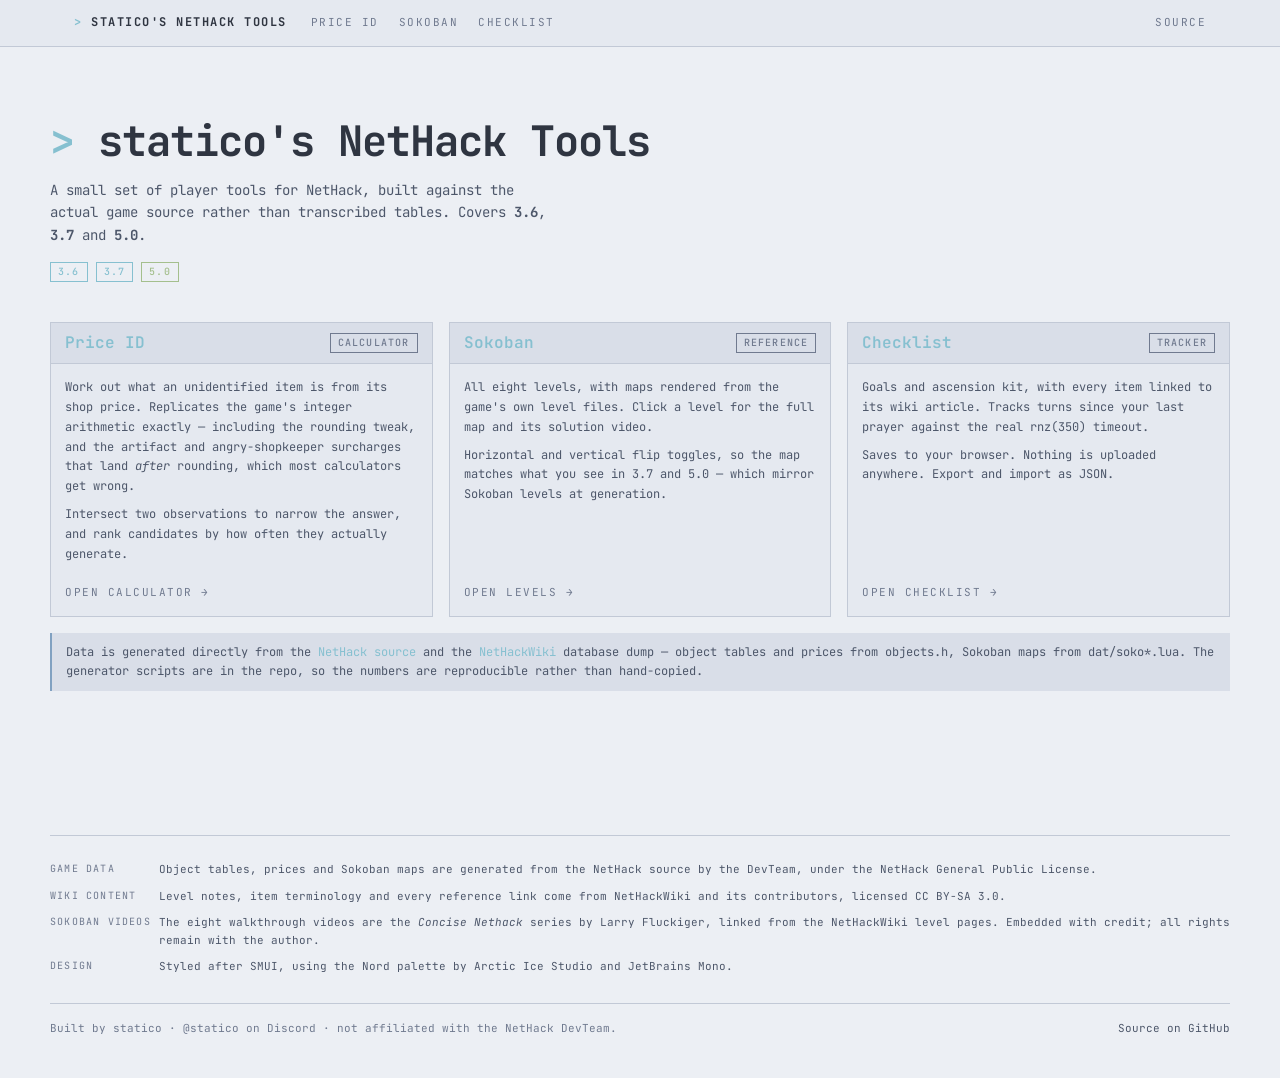
==== index.html @ 32684e25 "Name the site, credit every source, add contact - Retitle to "statico's NetHack Tools" across nav, p" ====
<!doctype html>
<html lang="en">
<head>
<meta charset="utf-8">
<meta name="viewport" content="width=device-width,initial-scale=1">
<title>statico's NetHack Tools</title>
<meta name="description" content="Player tools for NetHack 3.6, 3.7 and 5.0 — price identification calculator, Sokoban helper with solution videos, and a persistent ascension checklist.">
<link rel="canonical" href="https://nethack.statico.io/">
<meta property="og:title" content="statico&#39;s NetHack Tools">
<meta property="og:description" content="Price ID calculator, Sokoban helper, and ascension checklist for NetHack 3.6, 3.7 and 5.0.">
<meta property="og:url" content="https://nethack.statico.io/">
<meta property="og:type" content="website">
<link rel="icon" href="/favicon.svg" type="image/svg+xml">
<link rel="stylesheet" href="/assets/smui.css">
<style>
  .masthead { padding: calc(var(--step) * 10) 0 calc(var(--step) * 6); }
  .masthead .hero .tick { color: hsl(var(--frost-2)); }
  .lede { max-width: 62ch; color: hsl(var(--text-1)); font-size: 14px; }
  .tool { display: flex; flex-direction: column; text-decoration: none; color: inherit; height: 100%; }
  .tool:hover { text-decoration: none; }
  .tool .card-bd { flex: 1; display: flex; flex-direction: column; gap: calc(var(--step) * 2); }
  .tool h2 { color: hsl(var(--frost-2)); }
  .tool p { margin: 0; color: hsl(var(--text-1)); font-size: 12px; line-height: 1.65; }
  .tool .go {
    margin-top: auto; padding-top: calc(var(--step) * 3);
    font-size: 11px; text-transform: uppercase; letter-spacing: 1.5px;
    color: hsl(var(--text-2));
  }
  .tool:hover .go { color: hsl(var(--frost-2)); }
  .ver { display: flex; gap: calc(var(--step) * 2); flex-wrap: wrap; }
</style>
</head>
<body>
<div id="nav"></div>

<main class="wrap page stack">

  <header class="masthead stack">
    <h1 class="hero"><span class="tick">&gt;</span> statico&#39;s NetHack Tools</h1>
    <p class="lede">
      A small set of player tools for NetHack, built against the actual game source
      rather than transcribed tables. Covers <strong>3.6</strong>, <strong>3.7</strong>
      and <strong>5.0</strong>.
    </p>
    <div class="ver">
      <span class="badge b-frost">3.6</span>
      <span class="badge b-frost">3.7</span>
      <span class="badge b-green">5.0</span>
    </div>
  </header>

  <div class="grid grid-3">

    <a class="card card-glow tool" href="/price-id">
      <div class="card-hd">
        <h2>Price ID</h2>
        <span class="badge b-dim">Calculator</span>
      </div>
      <div class="card-bd">
        <p>
          Work out what an unidentified item is from its shop price. Replicates the
          game's integer arithmetic exactly — including the rounding tweak, and the
          artifact and angry-shopkeeper surcharges that land <em>after</em> rounding,
          which most calculators get wrong.
        </p>
        <p>
          Intersect two observations to narrow the answer, and rank candidates by how
          often they actually generate.
        </p>
        <span class="go">Open calculator &rarr;</span>
      </div>
    </a>

    <a class="card card-glow tool" href="/sokoban">
      <div class="card-hd">
        <h2>Sokoban</h2>
        <span class="badge b-dim">Reference</span>
      </div>
      <div class="card-bd">
        <p>
          All eight levels, with maps rendered from the game's own level files. Click a
          level for the full map and its solution video.
        </p>
        <p>
          Horizontal and vertical flip toggles, so the map matches what you see in 3.7
          and 5.0 — which mirror Sokoban levels at generation.
        </p>
        <span class="go">Open levels &rarr;</span>
      </div>
    </a>

    <a class="card card-glow tool" href="/checklist">
      <div class="card-hd">
        <h2>Checklist</h2>
        <span class="badge b-dim">Tracker</span>
      </div>
      <div class="card-bd">
        <p>
          Goals and ascension kit, with every item linked to its wiki article. Tracks
          turns since your last prayer against the real
          <code>rnz(350)</code> timeout.
        </p>
        <p>
          Saves to your browser. Nothing is uploaded anywhere. Export and import as JSON.
        </p>
        <span class="go">Open checklist &rarr;</span>
      </div>
    </a>

  </div>

  <div class="note">
    Data is generated directly from the
    <a href="https://github.com/NetHack/NetHack" rel="noopener">NetHack source</a>
    and the
    <a href="https://nethackwiki.com/" rel="noopener">NetHackWiki</a>
    database dump — object tables and prices from <code>objects.h</code>, Sokoban maps
    from <code>dat/soko*.lua</code>. The generator scripts are in the repo, so the
    numbers are reproducible rather than hand-copied.
  </div>

</main>

<footer class="footer wrap credits">
  <dl>
    <dt>Game data</dt>
    <dd>
      Object tables, prices and Sokoban maps are generated from the
      <a href="https://github.com/NetHack/NetHack" rel="noopener">NetHack source</a>
      by the DevTeam, under the
      <a href="https://www.nethack.org/common/license.html" rel="noopener">NetHack General Public License</a>.
    </dd>

    <dt>Wiki content</dt>
    <dd>
      Level notes, item terminology and every reference link come from
      <a href="https://nethackwiki.com/" rel="noopener">NetHackWiki</a>
      and its contributors, licensed
      <a href="https://creativecommons.org/licenses/by-sa/3.0/" rel="noopener">CC BY-SA 3.0</a>.
    </dd>

    <dt>Sokoban videos</dt>
    <dd>
      The eight walkthrough videos are the <em>Concise Nethack</em> series by
      <a href="https://www.youtube.com/@larryfluckiger9189" rel="noopener">Larry Fluckiger</a>,
      linked from the NetHackWiki level pages. Embedded with credit; all rights remain with the author.
    </dd>

    <dt>Design</dt>
    <dd>
      Styled after <a href="https://smui.statico.io/" rel="noopener">SMUI</a>, using the
      <a href="https://www.nordtheme.com/" rel="noopener">Nord</a> palette by Arctic Ice Studio
      and <a href="https://www.jetbrains.com/lp/mono/" rel="noopener">JetBrains Mono</a>.
    </dd>
  </dl>

  <div class="meta-bar">
    <span>Built by statico &middot; <code>@statico</code> on Discord &middot; not affiliated with the NetHack DevTeam.</span>
    <span class="links">
      <a href="https://github.com/statico/nethack-tools" rel="noopener">Source on GitHub</a>
    </span>
  </div>
</footer>

<script src="/assets/nav.js"></script>
</body>
</html>
---- assets/smui.css ----
/* ==========================================================================
   SMUI — shared design system for nethack.statico.io
   Nord palette · JetBrains Mono · zero radius · terminal aesthetic
   Modeled on https://smui.statico.io/
   ========================================================================== */

@import url('https://fonts.googleapis.com/css2?family=JetBrains+Mono:wght@300;400;500;600;700&display=swap');

:root {
  /* Nord — Frost */
  --frost-1: 176 25% 65%;   /* #8FBCBB */
  --frost-2: 193 44% 67%;   /* #88C0D0 */
  --frost-3: 210 34% 63%;   /* #81A1C1 */
  --frost-4: 213 32% 52%;   /* #5E81AC */

  /* Nord — Aurora (status) */
  --red:    355 52% 64%;    /* #BF616A */
  --orange:  14 51% 63%;    /* #D08770 */
  --yellow:  40 71% 73%;    /* #EBCB8B */
  --green:   92 28% 65%;    /* #A3BE8C */
  --purple: 311 24% 63%;    /* #B48EAD */

  --accent: var(--frost-2);

  /* Light mode — Snow Storm */
  --surface-0: 218 27% 94%;
  --surface-1: 218 27% 92%;
  --surface-2: 219 24% 88%;
  --surface-3: 219 20% 82%;
  --text-0:    220 16% 22%;
  --text-1:    220 16% 36%;
  --text-2:    220 12% 50%;
  --line:      219 20% 80%;

  --radius: 0rem;
  --mono: 'JetBrains Mono', ui-monospace, 'SF Mono', SFMono-Regular, Menlo,
          Consolas, 'DejaVu Sans Mono', monospace;

  --step: 0.25rem;
  --maxw: 1180px;
}

@media (prefers-color-scheme: dark) {
  :root {
    /* Dark mode — Polar Night */
    --surface-0: 213 16% 12%;
    --surface-1: 220 16% 16%;
    --surface-2: 222 16% 19%;
    --surface-3: 215 14% 22%;
    --text-0:    218 27% 92%;
    --text-1:    219 22% 76%;
    --text-2:    220 12% 58%;
    --line:      215 14% 26%;
  }
}

/* Explicit override wins in both directions */
:root[data-theme='dark'] {
  --surface-0: 213 16% 12%;
  --surface-1: 220 16% 16%;
  --surface-2: 222 16% 19%;
  --surface-3: 215 14% 22%;
  --text-0:    218 27% 92%;
  --text-1:    219 22% 76%;
  --text-2:    220 12% 58%;
  --line:      215 14% 26%;
}
:root[data-theme='light'] {
  --surface-0: 218 27% 94%;
  --surface-1: 218 27% 92%;
  --surface-2: 219 24% 88%;
  --surface-3: 219 20% 82%;
  --text-0:    220 16% 22%;
  --text-1:    220 16% 36%;
  --text-2:    220 12% 50%;
  --line:      219 20% 80%;
}

/* -------------------------------------------------------------------------- */

*, *::before, *::after { box-sizing: border-box; }

html { -webkit-text-size-adjust: 100%; }

body {
  margin: 0;
  background: hsl(var(--surface-0));
  color: hsl(var(--text-0));
  font-family: var(--mono);
  font-size: 13px;
  line-height: 1.6;
  font-weight: 400;
  -webkit-font-smoothing: antialiased;
}

a { color: hsl(var(--frost-2)); text-decoration: none; }
a:hover { text-decoration: underline; text-underline-offset: 3px; }

/* Wiki links get a subtle marker so they read as external reference */
a.wiki {
  color: hsl(var(--frost-3));
  text-decoration: underline;
  text-decoration-color: hsl(var(--frost-3) / 0.35);
  text-underline-offset: 3px;
}
a.wiki:hover { color: hsl(var(--frost-2)); text-decoration-color: currentColor; }

h1, h2, h3, h4 { margin: 0; font-weight: 600; line-height: 1.25; }
h1 { font-size: 22px; letter-spacing: -0.2px; }
h2 { font-size: 16px; }
h3 { font-size: 13px; }

p { margin: 0 0 calc(var(--step) * 3); }

code, kbd, pre { font-family: var(--mono); }

/* Layout ------------------------------------------------------------------ */

.wrap { max-width: var(--maxw); margin: 0 auto; padding: 0 calc(var(--step) * 6); }
.stack > * + * { margin-top: calc(var(--step) * 4); }
.page { padding: calc(var(--step) * 8) 0 calc(var(--step) * 20); }

.grid { display: grid; gap: calc(var(--step) * 4); }
.grid-2 { grid-template-columns: repeat(auto-fit, minmax(260px, 1fr)); }
.grid-3 { grid-template-columns: repeat(auto-fit, minmax(230px, 1fr)); }
.grid-4 { grid-template-columns: repeat(auto-fit, minmax(190px, 1fr)); }

.row { display: flex; gap: calc(var(--step) * 3); flex-wrap: wrap; align-items: center; }
.spread { display: flex; justify-content: space-between; align-items: baseline; gap: calc(var(--step) * 3); }

/* Type utilities ---------------------------------------------------------- */

.label {
  font-size: 11px;
  font-weight: 500;
  text-transform: uppercase;
  letter-spacing: 1.5px;
  color: hsl(var(--text-2));
}
.dim  { color: hsl(var(--text-2)); }
.mid  { color: hsl(var(--text-1)); }
.hero { font-size: 42px; font-weight: 700; letter-spacing: -1px; line-height: 1.05; }
.stat { font-size: 26px; font-weight: 600; }
.small { font-size: 11px; }
.nowrap { white-space: nowrap; }

/* Nav --------------------------------------------------------------------- */

.nav {
  border-bottom: 1px solid hsl(var(--line));
  background: hsl(var(--surface-1));
  position: sticky; top: 0; z-index: 50;
}
.nav-inner {
  max-width: var(--maxw); margin: 0 auto;
  padding: 0 calc(var(--step) * 6);
  display: flex; align-items: center; gap: calc(var(--step) * 6);
  min-height: 46px; flex-wrap: wrap;
}
.nav-brand {
  font-weight: 700; letter-spacing: 1.5px; text-transform: uppercase;
  font-size: 12px; color: hsl(var(--text-0));
}
.nav-brand:hover { text-decoration: none; color: hsl(var(--frost-2)); }
.nav-brand .tick { color: hsl(var(--frost-2)); }
.nav-links { display: flex; gap: calc(var(--step) * 5); flex-wrap: wrap; }
.nav-links a {
  font-size: 11px; text-transform: uppercase; letter-spacing: 1.5px;
  color: hsl(var(--text-2)); padding: calc(var(--step) * 3) 0;
  border-bottom: 2px solid transparent; margin-bottom: -1px;
}
.nav-links a:hover { color: hsl(var(--text-0)); text-decoration: none; }
.nav-links a[aria-current='page'] {
  color: hsl(var(--frost-2)); border-bottom-color: hsl(var(--frost-2));
}
.nav-spacer { margin-left: auto; }

/* Card -------------------------------------------------------------------- */

.card {
  background: hsl(var(--surface-1));
  border: 1px solid hsl(var(--line));
  border-radius: var(--radius);
}
.card-glow { transition: border-color 0.15s ease, background 0.15s ease; }
.card-glow:hover { border-color: hsl(var(--frost-2) / 0.6); }

.card-hd {
  padding: calc(var(--step) * 2.5) calc(var(--step) * 3.5);
  border-bottom: 1px solid hsl(var(--line));
  display: flex; align-items: center; justify-content: space-between;
  gap: calc(var(--step) * 3);
  background: hsl(var(--surface-2));
}
.card-bd { padding: calc(var(--step) * 3.5); }

/* Form -------------------------------------------------------------------- */

.field { display: flex; flex-direction: column; gap: calc(var(--step) * 1.5); }

input[type='text'], input[type='number'], select, textarea {
  font-family: var(--mono); font-size: 13px;
  background: hsl(var(--surface-0));
  color: hsl(var(--text-0));
  border: 1px solid hsl(var(--line));
  border-radius: var(--radius);
  padding: calc(var(--step) * 2) calc(var(--step) * 2.5);
  width: 100%;
}
input:focus-visible, select:focus-visible, textarea:focus-visible,
button:focus-visible, [tabindex]:focus-visible {
  outline: 2px solid hsl(var(--frost-2));
  outline-offset: 1px;
}
textarea { resize: vertical; min-height: 90px; line-height: 1.6; }
input.big { font-size: 20px; font-weight: 600; color: hsl(var(--frost-2)); }

/* Native checkbox, Nord-tinted — keeps a11y semantics intact */
input[type='checkbox'] {
  appearance: none; -webkit-appearance: none;
  width: 14px; height: 14px; flex: 0 0 14px;
  border: 1px solid hsl(var(--text-2));
  background: hsl(var(--surface-0));
  border-radius: 0; cursor: pointer; position: relative;
  margin: 0; transition: background 0.12s ease, border-color 0.12s ease;
}
input[type='checkbox']:checked {
  background: hsl(var(--frost-2)); border-color: hsl(var(--frost-2));
}
input[type='checkbox']:checked::after {
  content: ''; position: absolute; left: 4px; top: 1px;
  width: 4px; height: 8px;
  border: solid hsl(var(--surface-0));
  border-width: 0 2px 2px 0; transform: rotate(45deg);
}

/* Button ------------------------------------------------------------------ */

.btn {
  font-family: var(--mono); font-size: 11px; font-weight: 500;
  text-transform: uppercase; letter-spacing: 1.5px;
  background: hsl(var(--surface-2));
  color: hsl(var(--text-1));
  border: 1px solid hsl(var(--line));
  border-radius: var(--radius);
  padding: calc(var(--step) * 2) calc(var(--step) * 3.5);
  cursor: pointer;
  transition: color 0.12s ease, border-color 0.12s ease, background 0.12s ease;
}
.btn:hover { color: hsl(var(--text-0)); border-color: hsl(var(--frost-2) / 0.6); }
.btn[aria-pressed='true'], .btn.on {
  background: hsl(var(--frost-2) / 0.14);
  color: hsl(var(--frost-2));
  border-color: hsl(var(--frost-2));
}
.btn-danger:hover { color: hsl(var(--red)); border-color: hsl(var(--red) / 0.6); }

/* Segmented control */
.seg { display: inline-flex; border: 1px solid hsl(var(--line)); }
.seg .btn { border: 0; border-right: 1px solid hsl(var(--line)); }
.seg .btn:last-child { border-right: 0; }

/* Badge ------------------------------------------------------------------- */

.badge {
  display: inline-flex; align-items: center; gap: 4px;
  font-size: 10px; font-weight: 500;
  text-transform: uppercase; letter-spacing: 1.2px;
  padding: 1px calc(var(--step) * 1.75);
  border: 1px solid currentColor; border-radius: var(--radius);
  white-space: nowrap;
}
.b-frost  { color: hsl(var(--frost-2)); }
.b-green  { color: hsl(var(--green)); }
.b-yellow { color: hsl(var(--yellow)); }
.b-orange { color: hsl(var(--orange)); }
.b-red    { color: hsl(var(--red)); }
.b-purple { color: hsl(var(--purple)); }
.b-dim    { color: hsl(var(--text-2)); }

/* Note / callout ---------------------------------------------------------- */

.note {
  border-left: 2px solid hsl(var(--frost-3));
  background: hsl(var(--surface-2));
  padding: calc(var(--step) * 2.5) calc(var(--step) * 3.5);
  color: hsl(var(--text-1)); font-size: 12px;
}
.note-warn { border-left-color: hsl(var(--yellow)); }
.note-red  { border-left-color: hsl(var(--red)); }

/* Table ------------------------------------------------------------------- */

.tbl-scroll { overflow-x: auto; }
table.tbl { border-collapse: collapse; width: 100%; font-size: 12px; }
table.tbl th {
  text-align: left; font-size: 10px; font-weight: 500;
  text-transform: uppercase; letter-spacing: 1.2px;
  color: hsl(var(--text-2));
  padding: calc(var(--step) * 2) calc(var(--step) * 3);
  border-bottom: 1px solid hsl(var(--line)); white-space: nowrap;
}
table.tbl td {
  padding: calc(var(--step) * 2) calc(var(--step) * 3);
  border-bottom: 1px solid hsl(var(--line) / 0.5);
  vertical-align: top;
}
table.tbl tr:last-child td { border-bottom: 0; }

/* Meter — used for probability bars */
.meter { height: 3px; background: hsl(var(--surface-3)); width: 100%; min-width: 40px; }
.meter > span { display: block; height: 100%; background: hsl(var(--frost-2)); }

/* TTY map ----------------------------------------------------------------- */

.tty {
  font-family: var(--mono);
  line-height: 1.0;
  letter-spacing: 0;
  white-space: pre;
  background: hsl(var(--surface-0));
  border: 1px solid hsl(var(--line));
  padding: calc(var(--step) * 3);
  overflow-x: auto;
  font-size: 13px;
}
.tty-sm { font-size: 8px; padding: calc(var(--step) * 2); }
/* NetHack glyph colors */
.g-wall    { color: hsl(var(--text-2)); }
.g-floor   { color: hsl(var(--surface-3)); }
.g-boulder { color: hsl(var(--yellow)); }
.g-hole    { color: hsl(var(--orange)); }
.g-stair   { color: hsl(var(--text-0)); }
.g-door    { color: hsl(var(--orange)); }
.g-prize   { color: hsl(var(--purple)); }
.g-item    { color: hsl(var(--frost-2)); }
.g-mon     { color: hsl(var(--red)); }
.g-hero    { color: hsl(var(--green)); }

/* Misc -------------------------------------------------------------------- */

hr { border: 0; border-top: 1px solid hsl(var(--line)); margin: calc(var(--step) * 5) 0; }

details > summary {
  cursor: pointer; list-style: none;
  font-size: 11px; text-transform: uppercase; letter-spacing: 1.5px;
  color: hsl(var(--text-2)); padding: calc(var(--step) * 1.5) 0;
}
details > summary::-webkit-details-marker { display: none; }
details > summary::before { content: '▸ '; color: hsl(var(--frost-2)); }
details[open] > summary::before { content: '▾ '; }
details > summary:hover { color: hsl(var(--text-0)); }

.empty {
  padding: calc(var(--step) * 10) calc(var(--step) * 4);
  text-align: center; color: hsl(var(--text-2)); font-size: 12px;
}

.sr-only {
  position: absolute; width: 1px; height: 1px; padding: 0; margin: -1px;
  overflow: hidden; clip: rect(0 0 0 0); white-space: nowrap; border: 0;
}

.footer {
  border-top: 1px solid hsl(var(--line));
  margin-top: calc(var(--step) * 16);
  padding: calc(var(--step) * 6) 0 calc(var(--step) * 10);
  color: hsl(var(--text-2)); font-size: 11px;
}
.footer a { color: hsl(var(--text-1)); }
.footer a:hover { color: hsl(var(--frost-2)); }

/* Credits block — every tool page names its own sources */
.credits { display: grid; gap: calc(var(--step) * 3); }
.credits dl {
  margin: 0; display: grid; gap: calc(var(--step) * 2);
  grid-template-columns: max-content 1fr;
}
.credits dt {
  font-size: 10px; text-transform: uppercase; letter-spacing: 1.2px;
  color: hsl(var(--text-2)); white-space: nowrap;
  padding-top: 1px;
}
.credits dd { margin: 0; color: hsl(var(--text-1)); font-size: 11px; line-height: 1.65; }
@media (max-width: 560px) {
  .credits dl { grid-template-columns: 1fr; gap: calc(var(--step) * 1); }
  .credits dd { margin-bottom: calc(var(--step) * 2); }
}
.meta-bar {
  display: flex; flex-wrap: wrap; gap: calc(var(--step) * 2) calc(var(--step) * 4);
  align-items: center; justify-content: space-between;
  padding-top: calc(var(--step) * 4); margin-top: calc(var(--step) * 4);
  border-top: 1px solid hsl(var(--line));
}
.meta-bar .links { display: flex; flex-wrap: wrap; gap: calc(var(--step) * 4); }

@media (prefers-reduced-motion: reduce) {
  * { transition-duration: 0.01ms !important; animation-duration: 0.01ms !important; }
}
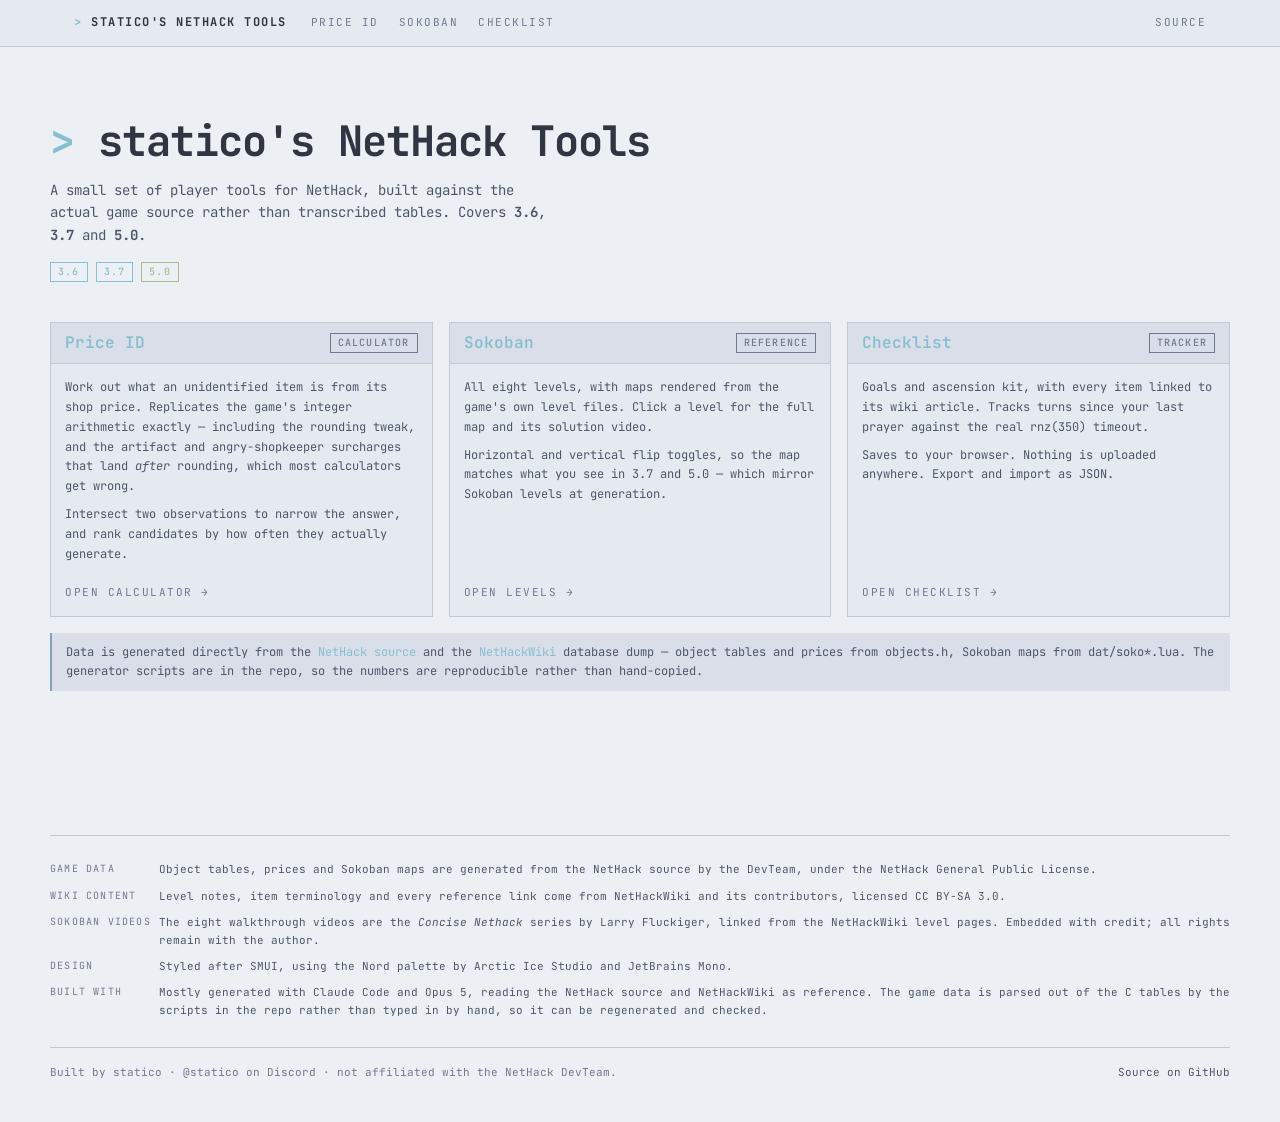
==== commit f16af097: "Suppress randomized appearances, scale Sokoban maps, fade completed goals Appearance column was misl" ====
--- a/index.html
+++ b/index.html
@@ -152,6 +152,14 @@
       <a href="https://www.nordtheme.com/" rel="noopener">Nord</a> palette by Arctic Ice Studio
       and <a href="https://www.jetbrains.com/lp/mono/" rel="noopener">JetBrains Mono</a>.
     </dd>
+
+    <dt>Built with</dt>
+    <dd>
+      Mostly generated with <a href="https://claude.com/claude-code" rel="noopener">Claude Code</a>
+      and Opus 5, reading the NetHack source and NetHackWiki as reference. The game data is
+      parsed out of the C tables by the scripts in the repo rather than typed in by hand, so
+      it can be regenerated and checked.
+    </dd>
   </dl>
 
   <div class="meta-bar">
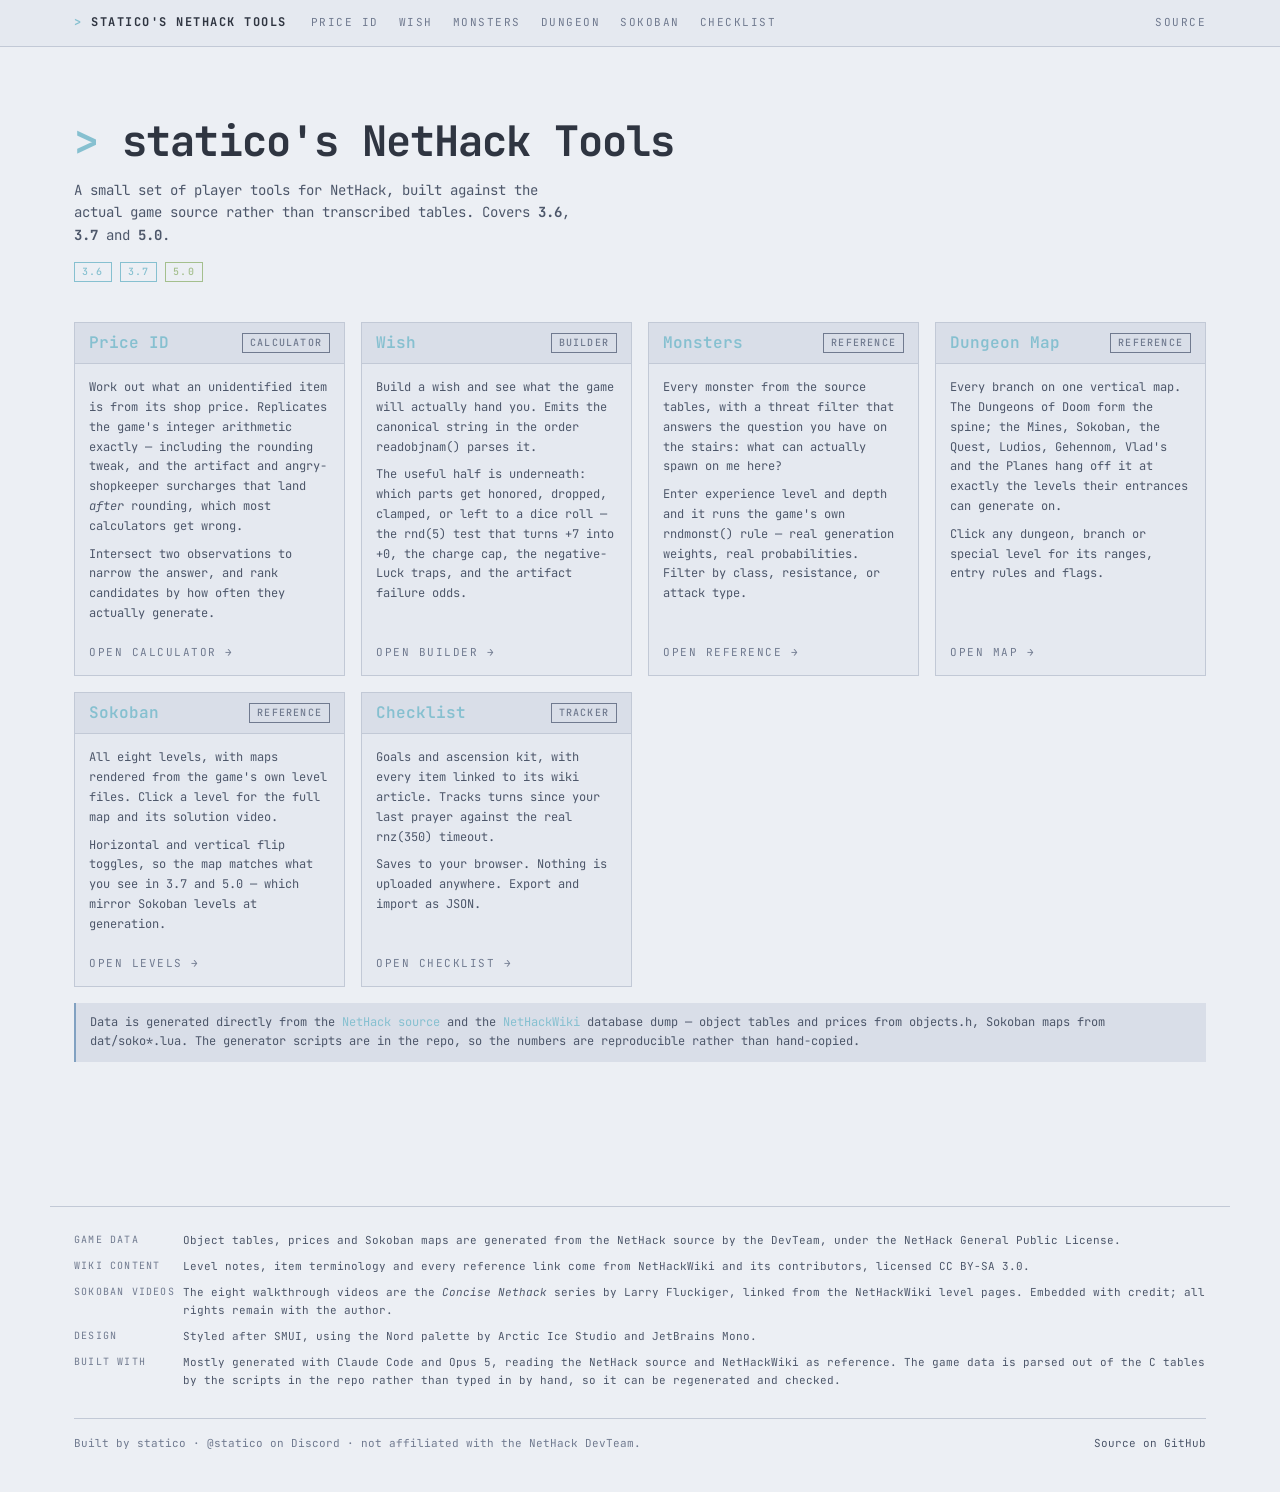
==== commit 034259fd: "Add wish builder, monster reference and dungeon map Three new tools, each generated from the NetHack" ====
--- a/index.html
+++ b/index.html
@@ -4,7 +4,7 @@
 <meta charset="utf-8">
 <meta name="viewport" content="width=device-width,initial-scale=1">
 <title>statico's NetHack Tools</title>
-<meta name="description" content="Player tools for NetHack 3.6, 3.7 and 5.0 — price identification calculator, Sokoban helper with solution videos, and a persistent ascension checklist.">
+<meta name="description" content="Player tools for NetHack 3.6, 3.7 and 5.0 — price identification, a wish builder, a monster threat filter, a dungeon branch map, a Sokoban helper, and a persistent ascension checklist.">
 <link rel="canonical" href="https://nethack.statico.io/">
 <meta property="og:title" content="statico&#39;s NetHack Tools">
 <meta property="og:description" content="Price ID calculator, Sokoban helper, and ascension checklist for NetHack 3.6, 3.7 and 5.0.">
@@ -71,6 +71,62 @@
       </div>
     </a>
 
+    <a class="card card-glow tool" href="/wish">
+      <div class="card-hd">
+        <h2>Wish</h2>
+        <span class="badge b-dim">Builder</span>
+      </div>
+      <div class="card-bd">
+        <p>
+          Build a wish and see what the game will actually hand you. Emits the
+          canonical string in the order <code>readobjnam()</code> parses it.
+        </p>
+        <p>
+          The useful half is underneath: which parts get honored, dropped, clamped, or
+          left to a dice roll &mdash; the <code>rnd(5)</code> test that turns +7 into +0,
+          the charge cap, the negative-Luck traps, and the artifact failure odds.
+        </p>
+        <span class="go">Open builder &rarr;</span>
+      </div>
+    </a>
+
+    <a class="card card-glow tool" href="/monsters">
+      <div class="card-hd">
+        <h2>Monsters</h2>
+        <span class="badge b-dim">Reference</span>
+      </div>
+      <div class="card-bd">
+        <p>
+          Every monster from the source tables, with a threat filter that answers the
+          question you have on the stairs: what can actually spawn on me here?
+        </p>
+        <p>
+          Enter experience level and depth and it runs the game's own
+          <code>rndmonst()</code> rule &mdash; real generation weights, real
+          probabilities. Filter by class, resistance, or attack type.
+        </p>
+        <span class="go">Open reference &rarr;</span>
+      </div>
+    </a>
+
+    <a class="card card-glow tool" href="/dungeon">
+      <div class="card-hd">
+        <h2>Dungeon Map</h2>
+        <span class="badge b-dim">Reference</span>
+      </div>
+      <div class="card-bd">
+        <p>
+          Every branch on one vertical map. The Dungeons of Doom form the spine; the
+          Mines, Sokoban, the Quest, Ludios, Gehennom, Vlad's and the Planes hang off it
+          at exactly the levels their entrances can generate on.
+        </p>
+        <p>
+          Click any dungeon, branch or special level for its ranges, entry rules and flags.
+        </p>
+        <span class="go">Open map &rarr;</span>
+      </div>
+    </a>
+
     <a class="card card-glow tool" href="/sokoban">
       <div class="card-hd">
         <h2>Sokoban</h2>
--- a/assets/smui.css
+++ b/assets/smui.css
@@ -118,7 +118,10 @@
 
 .wrap { max-width: var(--maxw); margin: 0 auto; padding: 0 calc(var(--step) * 6); }
 .stack > * + * { margin-top: calc(var(--step) * 4); }
-.page { padding: calc(var(--step) * 8) 0 calc(var(--step) * 20); }
+/* padding-block, not shorthand: .page and .wrap sit on the same element, and a
+   `padding: N 0` shorthand here would win on source order and wipe out .wrap's
+   horizontal gutter, leaving content flush to the viewport edge below --maxw. */
+.page { padding-block: calc(var(--step) * 8) calc(var(--step) * 20); }
 
 .grid { display: grid; gap: calc(var(--step) * 4); }
 .grid-2 { grid-template-columns: repeat(auto-fit, minmax(260px, 1fr)); }
@@ -190,6 +193,9 @@
   border-bottom: 1px solid hsl(var(--line));
   display: flex; align-items: center; justify-content: space-between;
   gap: calc(var(--step) * 3);
+  /* wrap so a header holding a title plus a control stacks on narrow screens
+     instead of pushing past the viewport edge */
+  flex-wrap: wrap;
   background: hsl(var(--surface-2));
 }
 .card-bd { padding: calc(var(--step) * 3.5); }
@@ -364,7 +370,8 @@
 .footer {
   border-top: 1px solid hsl(var(--line));
   margin-top: calc(var(--step) * 16);
-  padding: calc(var(--step) * 6) 0 calc(var(--step) * 10);
+  /* padding-block for the same reason as .page — see the note there. */
+  padding-block: calc(var(--step) * 6) calc(var(--step) * 10);
   color: hsl(var(--text-2)); font-size: 11px;
 }
 .footer a { color: hsl(var(--text-1)); }
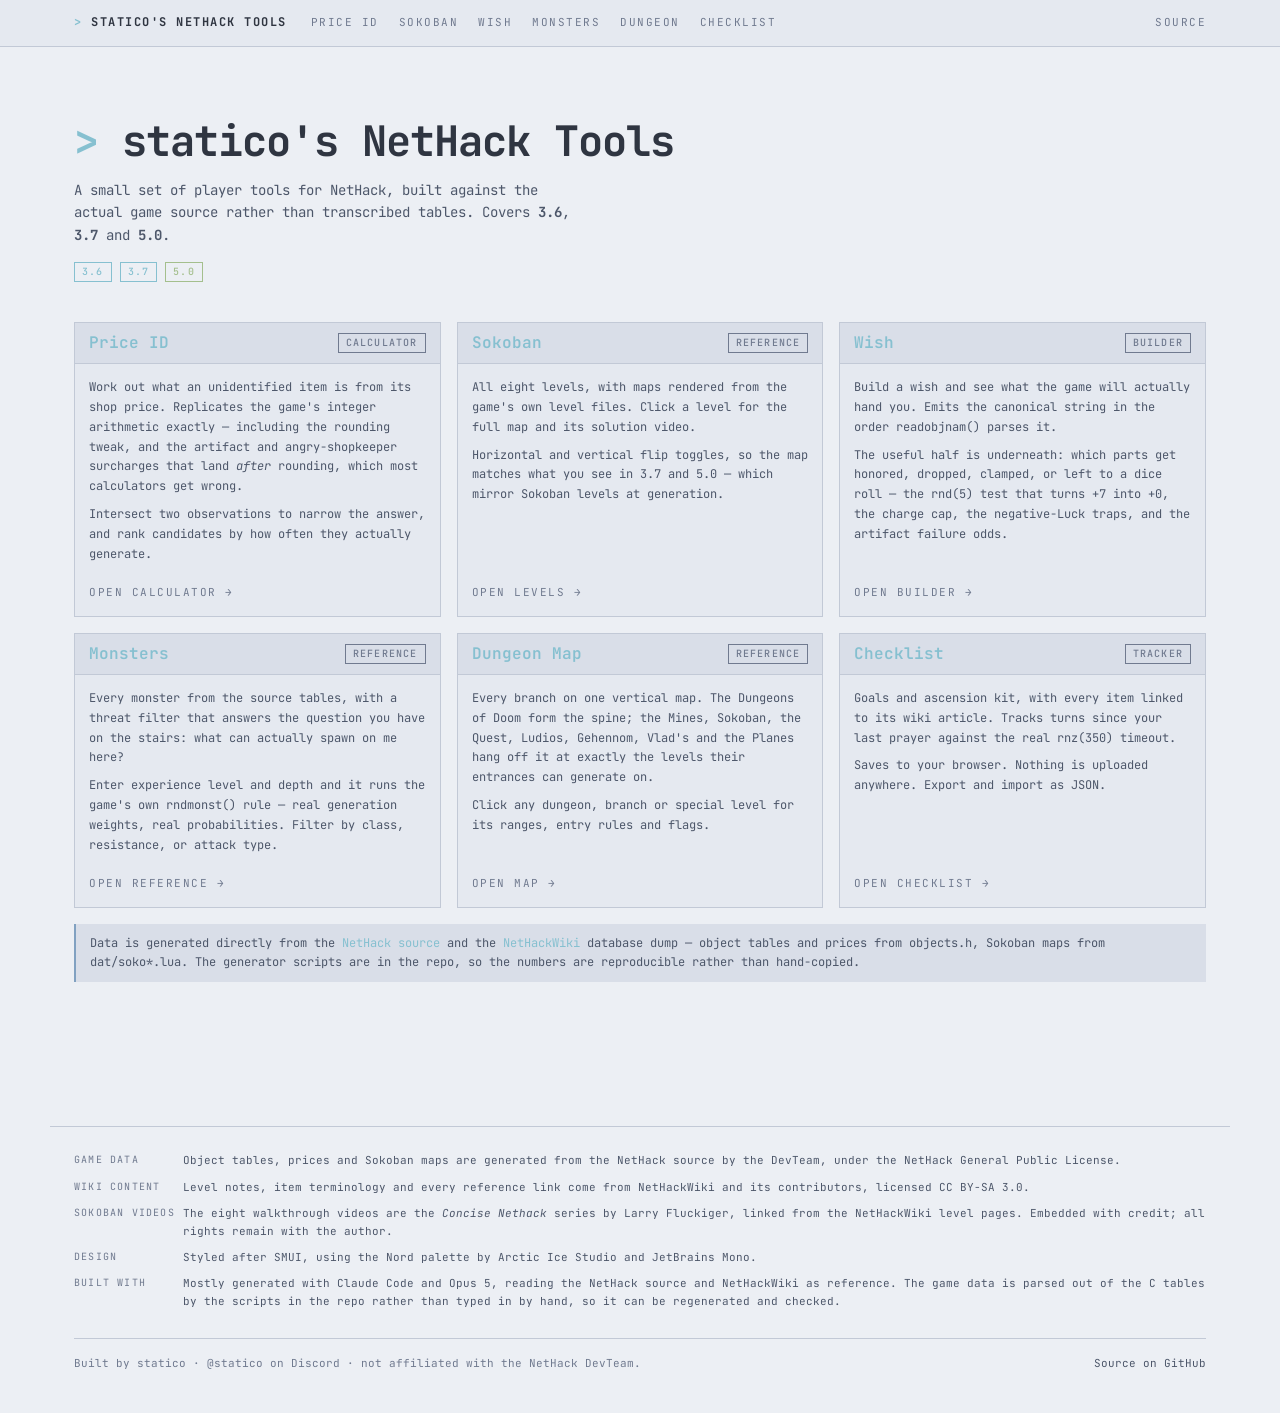
==== commit dd7ae40f: "Reorder tools, pin home grid to 3 across, fix nav on mobile - Nav and home cards now run Price ID, S" ====
--- a/index.html
+++ b/index.html
@@ -28,6 +28,11 @@
   }
   .tool:hover .go { color: hsl(var(--frost-2)); }
   .ver { display: flex; gap: calc(var(--step) * 2); flex-wrap: wrap; }
+  /* Six tools, so pin the grid to two rows of three rather than letting
+     auto-fit pack four onto the first row. Steps down to two, then one. */
+  .grid.tools { grid-template-columns: repeat(3, minmax(0, 1fr)); }
+  @media (max-width: 800px) { .grid.tools { grid-template-columns: repeat(2, minmax(0, 1fr)); } }
+  @media (max-width: 540px) { .grid.tools { grid-template-columns: minmax(0, 1fr); } }
 </style>
 </head>
 <body>
@@ -49,7 +54,7 @@
     </div>
   </header>
 
-  <div class="grid grid-3">
+  <div class="grid tools">
 
     <a class="card card-glow tool" href="/price-id">
       <div class="card-hd">
@@ -71,6 +76,24 @@
       </div>
     </a>
 
+    <a class="card card-glow tool" href="/sokoban">
+      <div class="card-hd">
+        <h2>Sokoban</h2>
+        <span class="badge b-dim">Reference</span>
+      </div>
+      <div class="card-bd">
+        <p>
+          All eight levels, with maps rendered from the game's own level files. Click a
+          level for the full map and its solution video.
+        </p>
+        <p>
+          Horizontal and vertical flip toggles, so the map matches what you see in 3.7
+          and 5.0 — which mirror Sokoban levels at generation.
+        </p>
+        <span class="go">Open levels &rarr;</span>
+      </div>
+    </a>
+
     <a class="card card-glow tool" href="/wish">
       <div class="card-hd">
         <h2>Wish</h2>
@@ -124,24 +147,6 @@
           Click any dungeon, branch or special level for its ranges, entry rules and flags.
         </p>
         <span class="go">Open map &rarr;</span>
-      </div>
-    </a>
-
-    <a class="card card-glow tool" href="/sokoban">
-      <div class="card-hd">
-        <h2>Sokoban</h2>
-        <span class="badge b-dim">Reference</span>
-      </div>
-      <div class="card-bd">
-        <p>
-          All eight levels, with maps rendered from the game's own level files. Click a
-          level for the full map and its solution video.
-        </p>
-        <p>
-          Horizontal and vertical flip toggles, so the map matches what you see in 3.7
-          and 5.0 — which mirror Sokoban levels at generation.
-        </p>
-        <span class="go">Open levels &rarr;</span>
       </div>
     </a>
 
--- a/assets/smui.css
+++ b/assets/smui.css
@@ -178,6 +178,22 @@
 }
 .nav-spacer { margin-left: auto; }
 
+/* Narrow screens: the nav wraps to several lines, and the spacer's auto margin
+   would strand the trailing link alone on the last one. Let everything flow. */
+/* 840px is where six tool links plus the brand stop fitting on one row. */
+@media (max-width: 840px) {
+  /* A wrapped nav is too tall to keep pinned — it would eat a sixth of a phone
+     screen for the whole scroll. Let it scroll away instead. */
+  .nav { position: static; }
+  .nav-inner { gap: calc(var(--step) * 4); padding-block: calc(var(--step) * 1.5); }
+  .nav-spacer { display: none; }
+  /* display:contents dissolves the two link groups so every anchor becomes a
+     direct flex child and they all wrap as one run, instead of each group
+     claiming its own line. */
+  .nav-links { display: contents; }
+  .nav-links a { padding-block: calc(var(--step) * 1.5); }
+}
+
 /* Card -------------------------------------------------------------------- */
 
 .card {
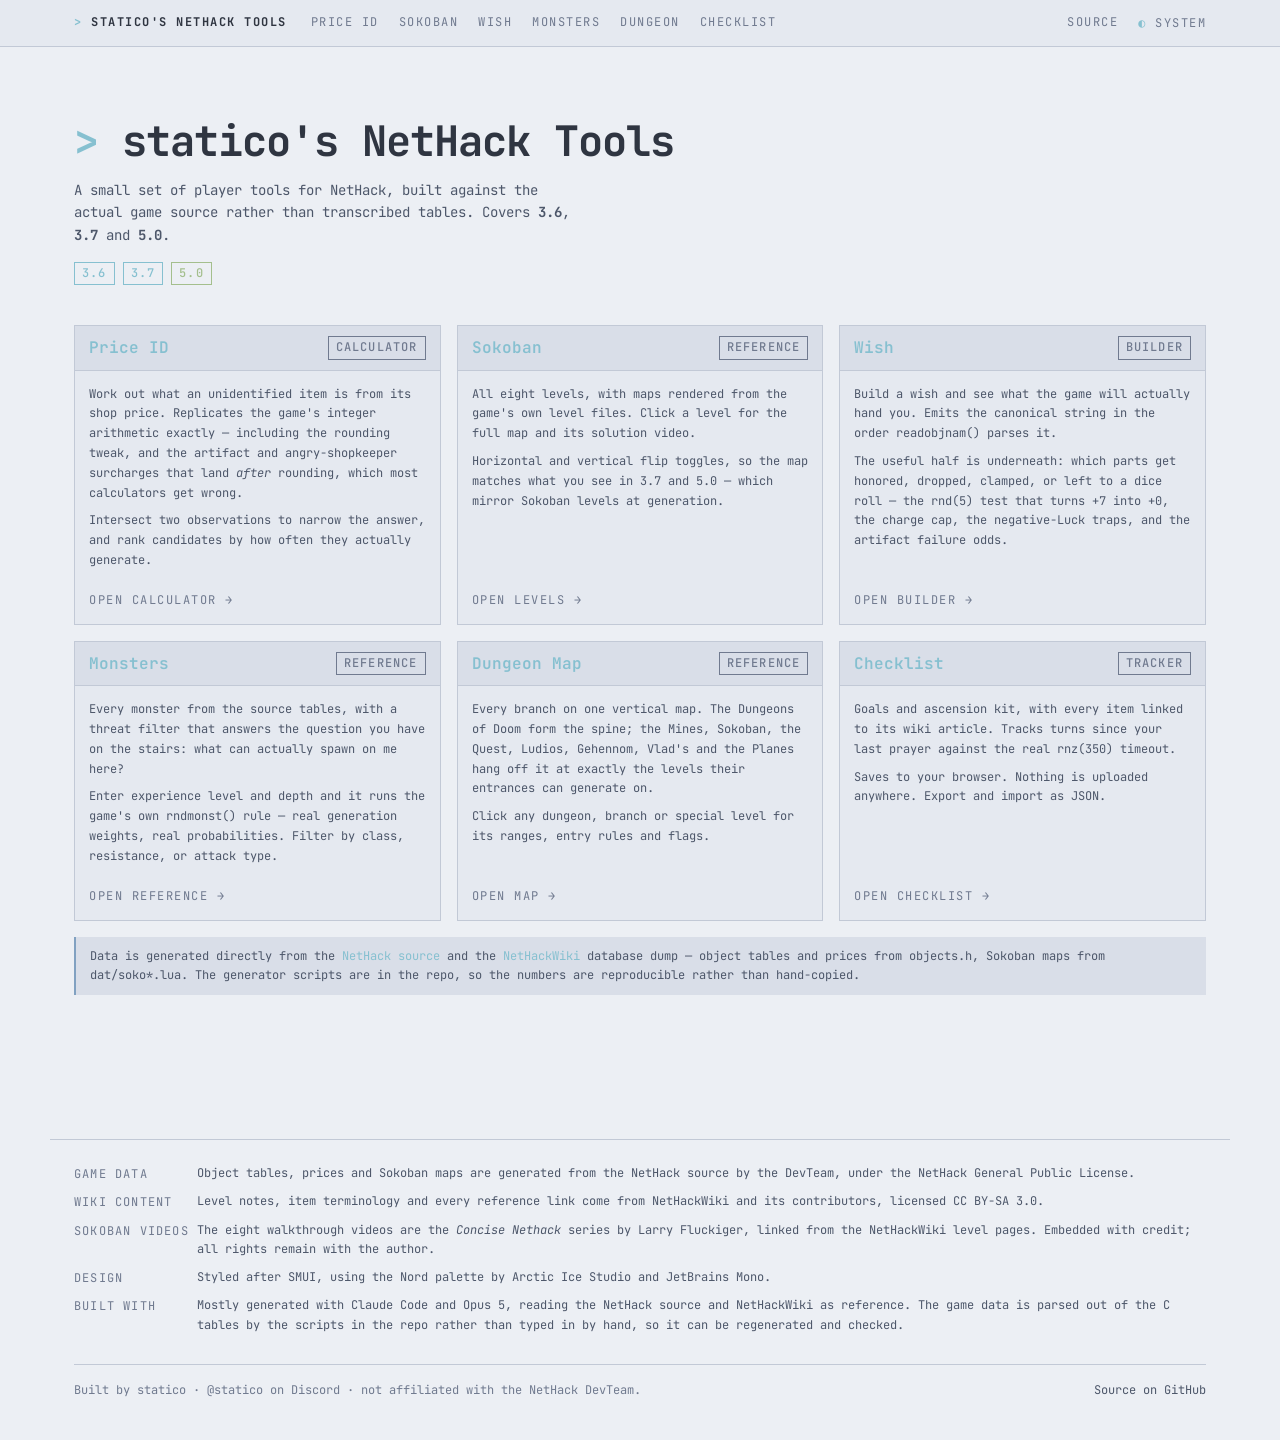
==== commit a10a088b: "Add a theme switcher and raise the minimum font size to 12px Light and dark were both already define" ====
--- a/index.html
+++ b/index.html
@@ -12,6 +12,7 @@
 <meta property="og:type" content="website">
 <link rel="icon" href="/favicon.svg" type="image/svg+xml">
 <link rel="stylesheet" href="/assets/smui.css">
+<script src="/assets/theme.js"></script>
 <style>
   .masthead { padding: calc(var(--step) * 10) 0 calc(var(--step) * 6); }
   .masthead .hero .tick { color: hsl(var(--frost-2)); }
@@ -23,7 +24,7 @@
   .tool p { margin: 0; color: hsl(var(--text-1)); font-size: 12px; line-height: 1.65; }
   .tool .go {
     margin-top: auto; padding-top: calc(var(--step) * 3);
-    font-size: 11px; text-transform: uppercase; letter-spacing: 1.5px;
+    font-size: 12px; text-transform: uppercase; letter-spacing: 1.5px;
     color: hsl(var(--text-2));
   }
   .tool:hover .go { color: hsl(var(--frost-2)); }
--- a/assets/smui.css
+++ b/assets/smui.css
@@ -38,10 +38,15 @@
 
   --step: 0.25rem;
   --maxw: 1180px;
+
+  /* so native controls — selects, number spinners, scrollbars — follow the
+     theme instead of staying light. Overridden per-theme below. */
+  color-scheme: light;
 }
 
 @media (prefers-color-scheme: dark) {
   :root {
+    color-scheme: dark;
     /* Dark mode — Polar Night */
     --surface-0: 213 16% 12%;
     --surface-1: 220 16% 16%;
@@ -56,6 +61,7 @@
 
 /* Explicit override wins in both directions */
 :root[data-theme='dark'] {
+  color-scheme: dark;
   --surface-0: 213 16% 12%;
   --surface-1: 220 16% 16%;
   --surface-2: 222 16% 19%;
@@ -66,6 +72,7 @@
   --line:      215 14% 26%;
 }
 :root[data-theme='light'] {
+  color-scheme: light;
   --surface-0: 218 27% 94%;
   --surface-1: 218 27% 92%;
   --surface-2: 219 24% 88%;
@@ -134,7 +141,7 @@
 /* Type utilities ---------------------------------------------------------- */
 
 .label {
-  font-size: 11px;
+  font-size: 12px;
   font-weight: 500;
   text-transform: uppercase;
   letter-spacing: 1.5px;
@@ -144,7 +151,7 @@
 .mid  { color: hsl(var(--text-1)); }
 .hero { font-size: 42px; font-weight: 700; letter-spacing: -1px; line-height: 1.05; }
 .stat { font-size: 26px; font-weight: 600; }
-.small { font-size: 11px; }
+.small { font-size: 12px; }
 .nowrap { white-space: nowrap; }
 
 /* Nav --------------------------------------------------------------------- */
@@ -168,7 +175,7 @@
 .nav-brand .tick { color: hsl(var(--frost-2)); }
 .nav-links { display: flex; gap: calc(var(--step) * 5); flex-wrap: wrap; }
 .nav-links a {
-  font-size: 11px; text-transform: uppercase; letter-spacing: 1.5px;
+  font-size: 12px; text-transform: uppercase; letter-spacing: 1.5px;
   color: hsl(var(--text-2)); padding: calc(var(--step) * 3) 0;
   border-bottom: 2px solid transparent; margin-bottom: -1px;
 }
@@ -177,6 +184,19 @@
   color: hsl(var(--frost-2)); border-bottom-color: hsl(var(--frost-2));
 }
 .nav-spacer { margin-left: auto; }
+
+/* Theme switcher — sits in the nav and reads like the links next to it */
+.theme-btn {
+  font-family: var(--mono); font-size: 12px;
+  text-transform: uppercase; letter-spacing: 1.5px;
+  color: hsl(var(--text-2));
+  background: none; border: 0; padding: calc(var(--step) * 3) 0;
+  cursor: pointer;
+  display: inline-flex; align-items: center; gap: calc(var(--step) * 2);
+}
+.theme-btn:hover { color: hsl(var(--text-0)); }
+.theme-btn:focus-visible { outline: 2px solid hsl(var(--frost-2)); outline-offset: 2px; }
+.theme-glyph { color: hsl(var(--frost-2)); font-size: 12px; line-height: 1; }
 
 /* Narrow screens: the nav wraps to several lines, and the spacer's auto margin
    would strand the trailing link alone on the last one. Let everything flow. */
@@ -191,7 +211,7 @@
      direct flex child and they all wrap as one run, instead of each group
      claiming its own line. */
   .nav-links { display: contents; }
-  .nav-links a { padding-block: calc(var(--step) * 1.5); }
+  .nav-links a, .theme-btn { padding-block: calc(var(--step) * 1.5); }
 }
 
 /* Card -------------------------------------------------------------------- */
@@ -259,7 +279,7 @@
 /* Button ------------------------------------------------------------------ */
 
 .btn {
-  font-family: var(--mono); font-size: 11px; font-weight: 500;
+  font-family: var(--mono); font-size: 12px; font-weight: 500;
   text-transform: uppercase; letter-spacing: 1.5px;
   background: hsl(var(--surface-2));
   color: hsl(var(--text-1));
@@ -286,7 +306,7 @@
 
 .badge {
   display: inline-flex; align-items: center; gap: 4px;
-  font-size: 10px; font-weight: 500;
+  font-size: 12px; font-weight: 500;
   text-transform: uppercase; letter-spacing: 1.2px;
   padding: 1px calc(var(--step) * 1.75);
   border: 1px solid currentColor; border-radius: var(--radius);
@@ -316,7 +336,7 @@
 .tbl-scroll { overflow-x: auto; }
 table.tbl { border-collapse: collapse; width: 100%; font-size: 12px; }
 table.tbl th {
-  text-align: left; font-size: 10px; font-weight: 500;
+  text-align: left; font-size: 12px; font-weight: 500;
   text-transform: uppercase; letter-spacing: 1.2px;
   color: hsl(var(--text-2));
   padding: calc(var(--step) * 2) calc(var(--step) * 3);
@@ -346,7 +366,7 @@
   overflow-x: auto;
   font-size: 13px;
 }
-.tty-sm { font-size: 8px; padding: calc(var(--step) * 2); }
+.tty-sm { font-size: 12px; padding: calc(var(--step) * 2); }
 /* NetHack glyph colors */
 .g-wall    { color: hsl(var(--text-2)); }
 .g-floor   { color: hsl(var(--surface-3)); }
@@ -365,7 +385,7 @@
 
 details > summary {
   cursor: pointer; list-style: none;
-  font-size: 11px; text-transform: uppercase; letter-spacing: 1.5px;
+  font-size: 12px; text-transform: uppercase; letter-spacing: 1.5px;
   color: hsl(var(--text-2)); padding: calc(var(--step) * 1.5) 0;
 }
 details > summary::-webkit-details-marker { display: none; }
@@ -388,7 +408,7 @@
   margin-top: calc(var(--step) * 16);
   /* padding-block for the same reason as .page — see the note there. */
   padding-block: calc(var(--step) * 6) calc(var(--step) * 10);
-  color: hsl(var(--text-2)); font-size: 11px;
+  color: hsl(var(--text-2)); font-size: 12px;
 }
 .footer a { color: hsl(var(--text-1)); }
 .footer a:hover { color: hsl(var(--frost-2)); }
@@ -400,11 +420,11 @@
   grid-template-columns: max-content 1fr;
 }
 .credits dt {
-  font-size: 10px; text-transform: uppercase; letter-spacing: 1.2px;
+  font-size: 12px; text-transform: uppercase; letter-spacing: 1.2px;
   color: hsl(var(--text-2)); white-space: nowrap;
   padding-top: 1px;
 }
-.credits dd { margin: 0; color: hsl(var(--text-1)); font-size: 11px; line-height: 1.65; }
+.credits dd { margin: 0; color: hsl(var(--text-1)); font-size: 12px; line-height: 1.65; }
 @media (max-width: 560px) {
   .credits dl { grid-template-columns: 1fr; gap: calc(var(--step) * 1); }
   .credits dd { margin-bottom: calc(var(--step) * 2); }
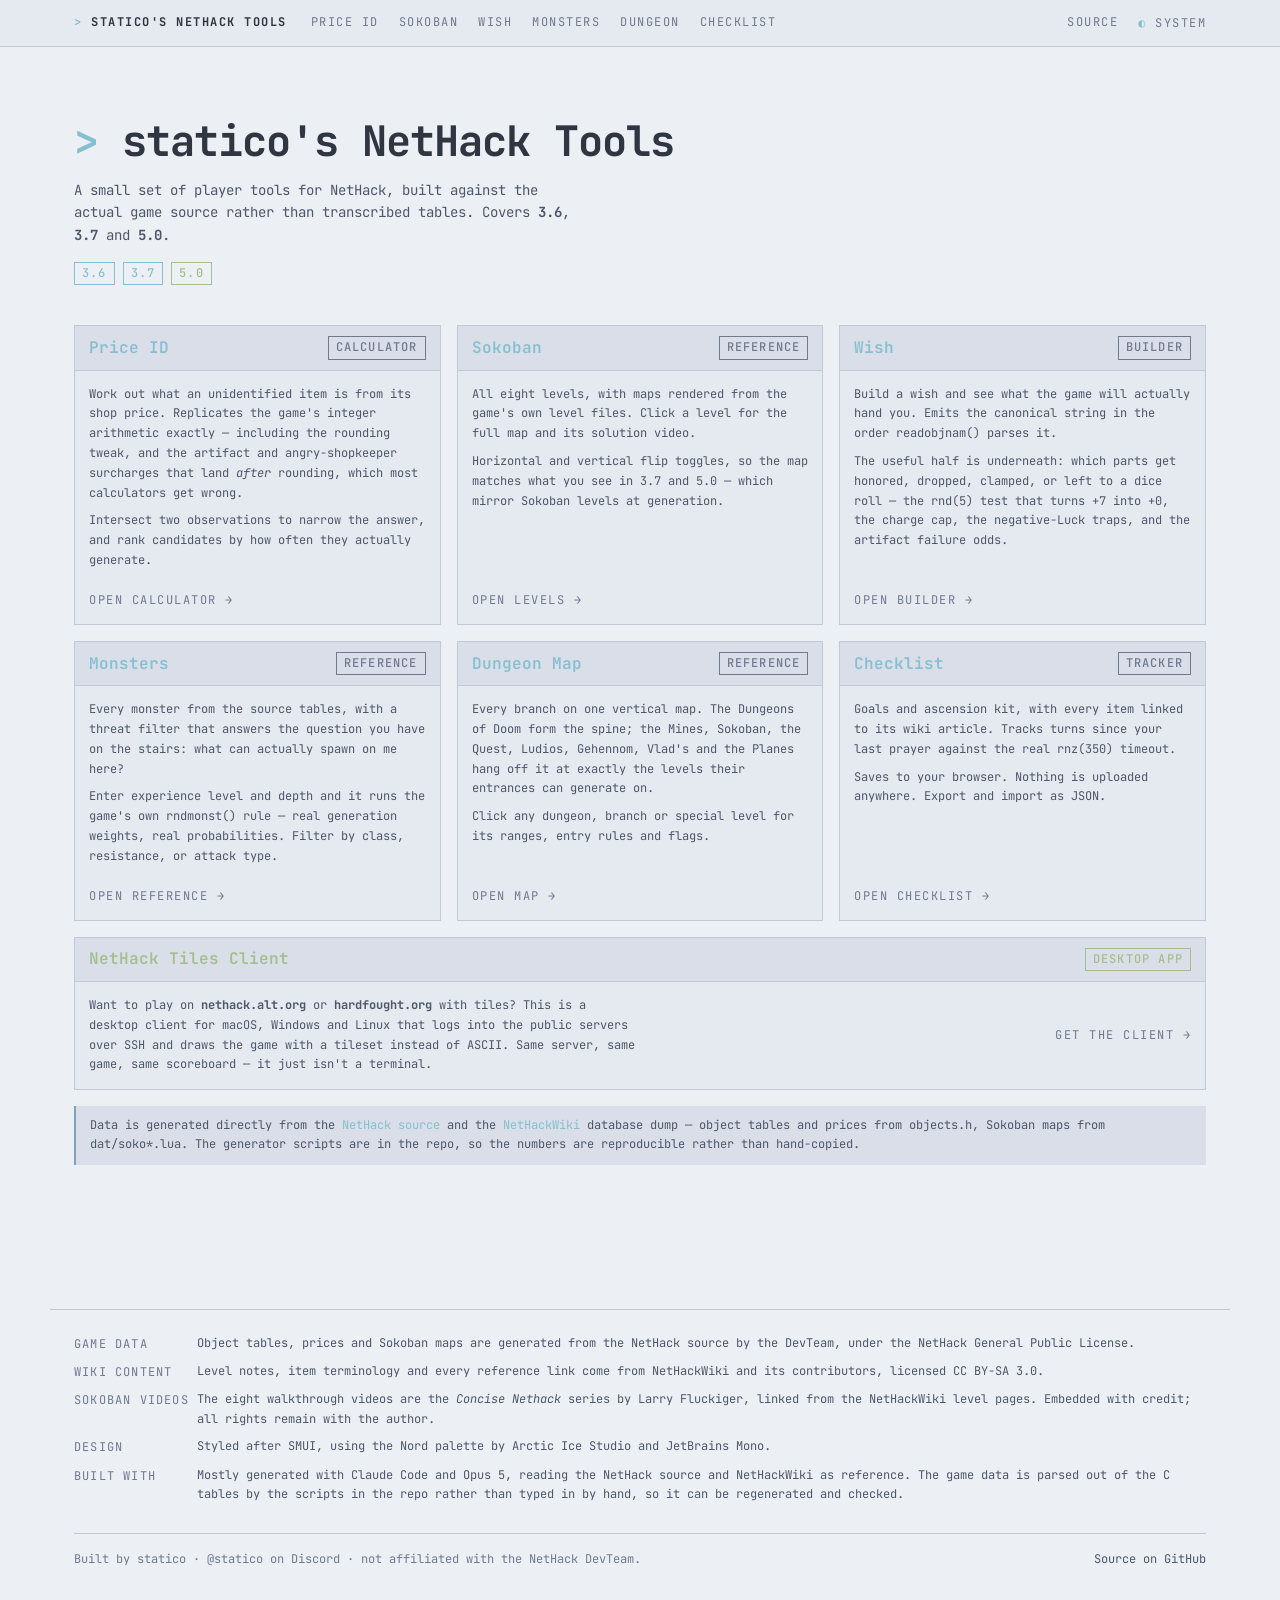
==== commit a3f90b8b: "Plug the NetHack Tiles Client on the home page Links github.com/statico/nethack-tiles-client from a " ====
--- a/index.html
+++ b/index.html
@@ -34,6 +34,24 @@
   .grid.tools { grid-template-columns: repeat(3, minmax(0, 1fr)); }
   @media (max-width: 800px) { .grid.tools { grid-template-columns: repeat(2, minmax(0, 1fr)); } }
   @media (max-width: 540px) { .grid.tools { grid-template-columns: minmax(0, 1fr); } }
+  /* The tiles client isn't one of the tools on this site — it's a separate
+     desktop app — so it gets its own full-width block instead of a seventh
+     card, which would leave the 3-across grid with a ragged second row. */
+  .plug { display: block; text-decoration: none; color: inherit; }
+  .plug:hover { text-decoration: none; }
+  .plug h2 { color: hsl(var(--green)); }
+  .plug .card-bd {
+    display: flex; flex-wrap: wrap; align-items: center;
+    justify-content: space-between; gap: calc(var(--step) * 4);
+  }
+  /* Grow into the row rather than sitting at its flex-basis width, so the
+     copy doesn't wrap into a narrow column with dead space beside it. */
+  .plug p { flex: 1 1 320px; margin: 0; max-width: 78ch; color: hsl(var(--text-1)); font-size: 12px; line-height: 1.65; }
+  .plug .go {
+    font-size: 12px; text-transform: uppercase; letter-spacing: 1.5px;
+    color: hsl(var(--text-2)); white-space: nowrap;
+  }
+  .plug:hover .go { color: hsl(var(--green)); }
 </style>
 </head>
 <body>
@@ -171,6 +189,22 @@
 
   </div>
 
+  <a class="card card-glow plug" href="https://github.com/statico/nethack-tiles-client" rel="noopener">
+    <div class="card-hd">
+      <h2>NetHack Tiles Client</h2>
+      <span class="badge b-green">Desktop app</span>
+    </div>
+    <div class="card-bd">
+      <p>
+        Want to play on <strong>nethack.alt.org</strong> or <strong>hardfought.org</strong>
+        with tiles? This is a desktop client for macOS, Windows and Linux that logs into the
+        public servers over SSH and draws the game with a tileset instead of ASCII. Same
+        server, same game, same scoreboard &mdash; it just isn&#39;t a terminal.
+      </p>
+      <span class="go">Get the client &rarr;</span>
+    </div>
+  </a>
+
   <div class="note">
     Data is generated directly from the
     <a href="https://github.com/NetHack/NetHack" rel="noopener">NetHack source</a>
--- a/assets/smui.css
+++ b/assets/smui.css
@@ -125,6 +125,11 @@
 
 .wrap { max-width: var(--maxw); margin: 0 auto; padding: 0 calc(var(--step) * 6); }
 .stack > * + * { margin-top: calc(var(--step) * 4); }
+/* .stack spaces children with margin-top, so a `gap` set on it does nothing —
+   and a child carrying its own `margin: 0` cancels the spacing entirely. Use
+   .stack-tight where the spacing must survive that: a real flex column, where
+   gap applies and no child margin can override it. */
+.stack-tight { display: flex; flex-direction: column; gap: calc(var(--step) * 2); }
 /* padding-block, not shorthand: .page and .wrap sit on the same element, and a
    `padding: N 0` shorthand here would win on source order and wipe out .wrap's
    horizontal gutter, leaving content flush to the viewport edge below --maxw. */
@@ -257,6 +262,18 @@
 textarea { resize: vertical; min-height: 90px; line-height: 1.6; }
 input.big { font-size: 20px; font-weight: 600; color: hsl(var(--frost-2)); }
 
+/* WebKit hides the number spinners until hover or focus, which makes them
+   undiscoverable — these are step-by-one values people nudge, so keep the
+   arrows on screen. `color-scheme` (set per theme at the top) is what makes
+   them render dark rather than as a light-mode artifact. */
+input[type='number']::-webkit-inner-spin-button,
+input[type='number']::-webkit-outer-spin-button {
+  opacity: 1;
+  height: auto;
+}
+/* Firefox hides them for inputs it thinks are text-ish; ask explicitly. */
+input[type='number'] { -moz-appearance: number-input; }
+
 /* Native checkbox, Nord-tinted — keeps a11y semantics intact */
 input[type='checkbox'] {
   appearance: none; -webkit-appearance: none;
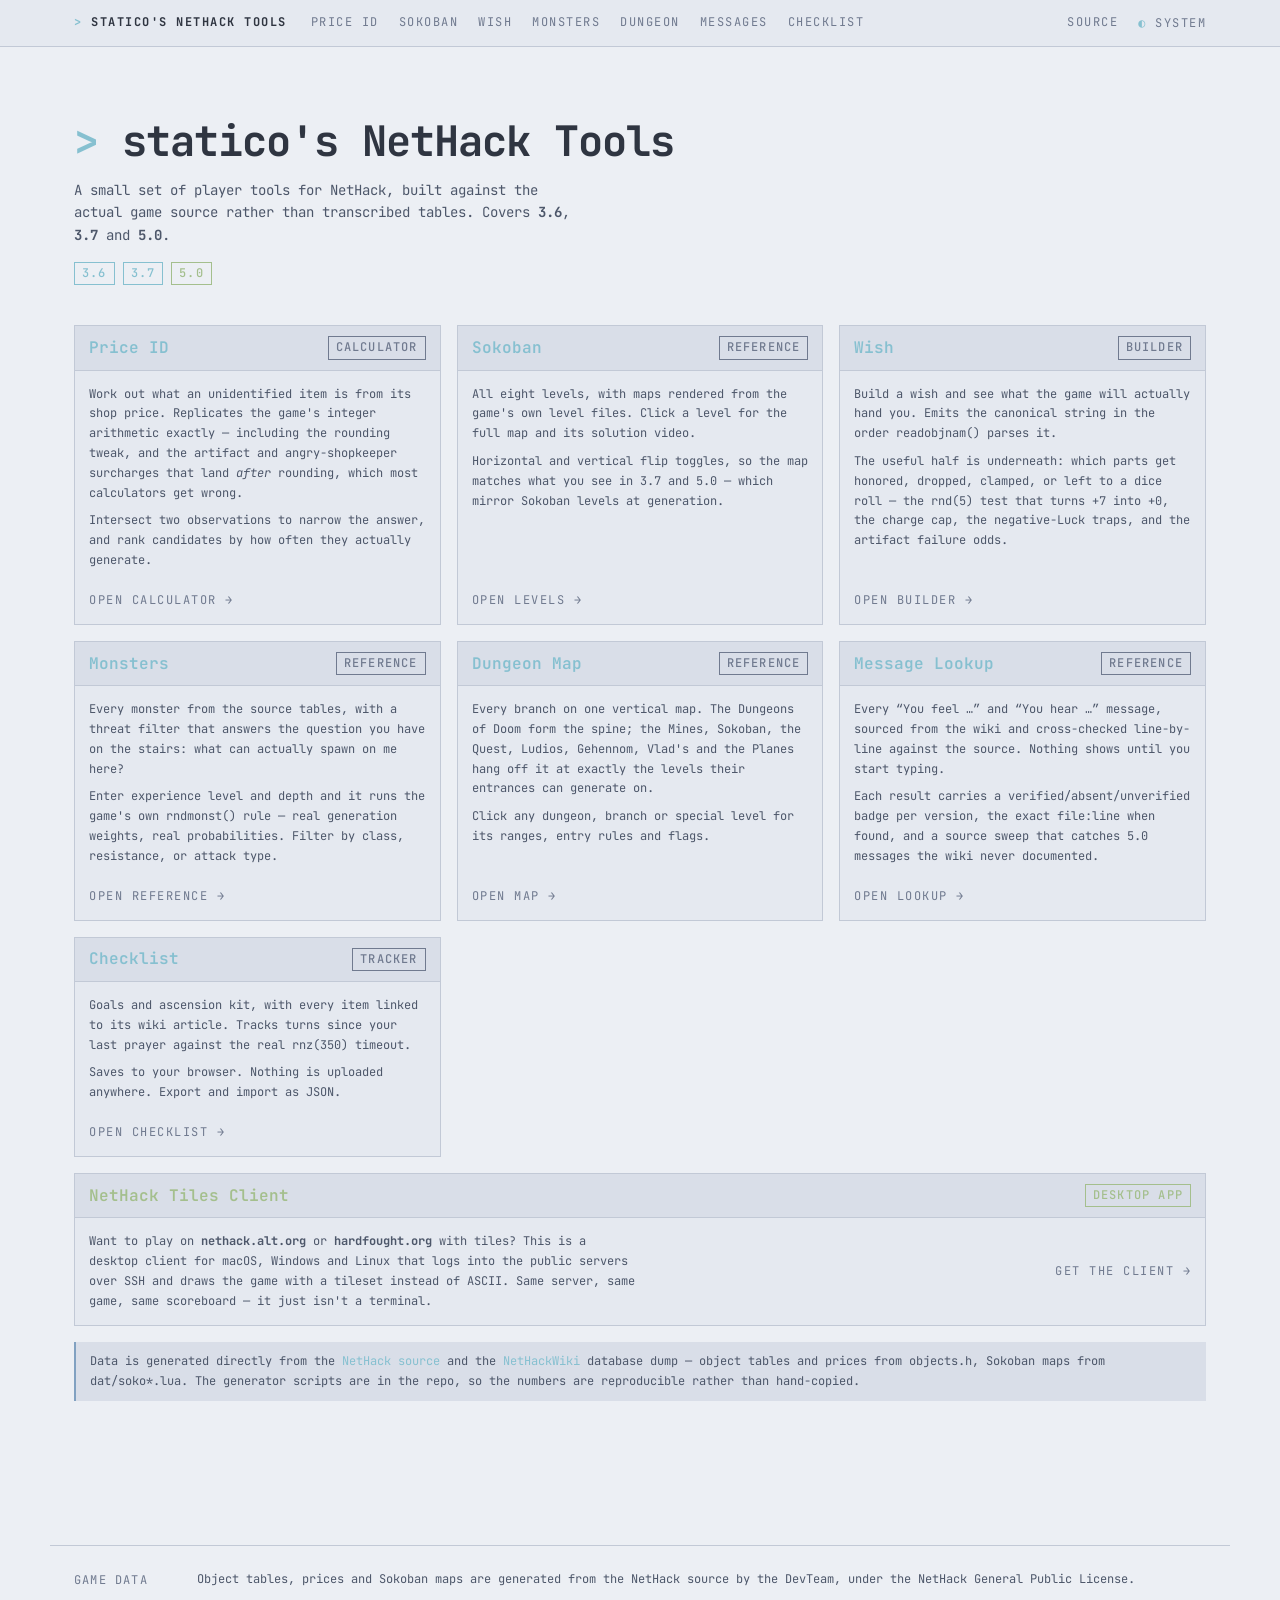
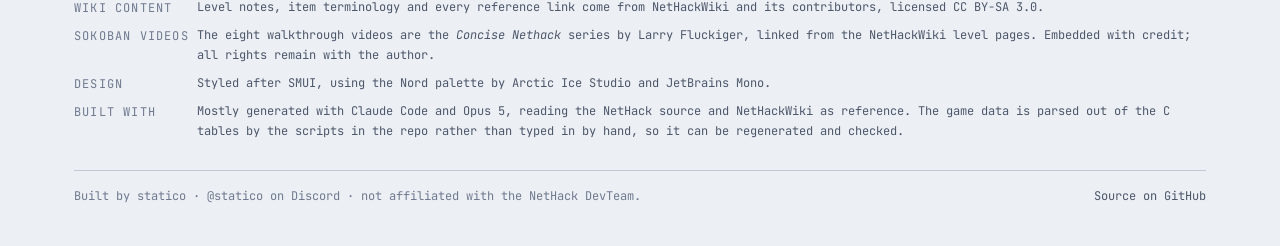
==== commit 1c5faf54: "Add message lookup tool: search "You feel"/"You hear" messages Scrapes NetHackWiki's You feel/You he" ====
--- a/index.html
+++ b/index.html
@@ -4,10 +4,10 @@
 <meta charset="utf-8">
 <meta name="viewport" content="width=device-width,initial-scale=1">
 <title>statico's NetHack Tools</title>
-<meta name="description" content="Player tools for NetHack 3.6, 3.7 and 5.0 — price identification, a wish builder, a monster threat filter, a dungeon branch map, a Sokoban helper, and a persistent ascension checklist.">
+<meta name="description" content="Player tools for NetHack 3.6, 3.7 and 5.0 — price identification, a wish builder, a monster threat filter, a dungeon branch map, a Sokoban helper, a message lookup, and a persistent ascension checklist.">
 <link rel="canonical" href="https://nethack.statico.io/">
 <meta property="og:title" content="statico&#39;s NetHack Tools">
-<meta property="og:description" content="Price ID calculator, Sokoban helper, and ascension checklist for NetHack 3.6, 3.7 and 5.0.">
+<meta property="og:description" content="Price ID calculator, Sokoban helper, message lookup, and ascension checklist for NetHack 3.6, 3.7 and 5.0.">
 <meta property="og:url" content="https://nethack.statico.io/">
 <meta property="og:type" content="website">
 <link rel="icon" href="/favicon.svg" type="image/svg+xml">
@@ -29,8 +29,9 @@
   }
   .tool:hover .go { color: hsl(var(--frost-2)); }
   .ver { display: flex; gap: calc(var(--step) * 2); flex-wrap: wrap; }
-  /* Six tools, so pin the grid to two rows of three rather than letting
-     auto-fit pack four onto the first row. Steps down to two, then one. */
+  /* Seven tools, so this is two full rows of three plus a ragged one-card
+     third row rather than letting auto-fit pack four onto the first row.
+     Steps down to two, then one. */
   .grid.tools { grid-template-columns: repeat(3, minmax(0, 1fr)); }
   @media (max-width: 800px) { .grid.tools { grid-template-columns: repeat(2, minmax(0, 1fr)); } }
   @media (max-width: 540px) { .grid.tools { grid-template-columns: minmax(0, 1fr); } }
@@ -169,6 +170,26 @@
       </div>
     </a>
 
+    <a class="card card-glow tool" href="/messages">
+      <div class="card-hd">
+        <h2>Message Lookup</h2>
+        <span class="badge b-dim">Reference</span>
+      </div>
+      <div class="card-bd">
+        <p>
+          Every &ldquo;You feel &hellip;&rdquo; and &ldquo;You hear &hellip;&rdquo; message, sourced
+          from the wiki and cross-checked line-by-line against the source. Nothing shows until you
+          start typing.
+        </p>
+        <p>
+          Each result carries a verified/absent/unverified badge per version, the exact
+          <code>file:line</code> when found, and a source sweep that catches 5.0 messages the wiki
+          never documented.
+        </p>
+        <span class="go">Open lookup &rarr;</span>
+      </div>
+    </a>
+
     <a class="card card-glow tool" href="/checklist">
       <div class="card-hd">
         <h2>Checklist</h2>
